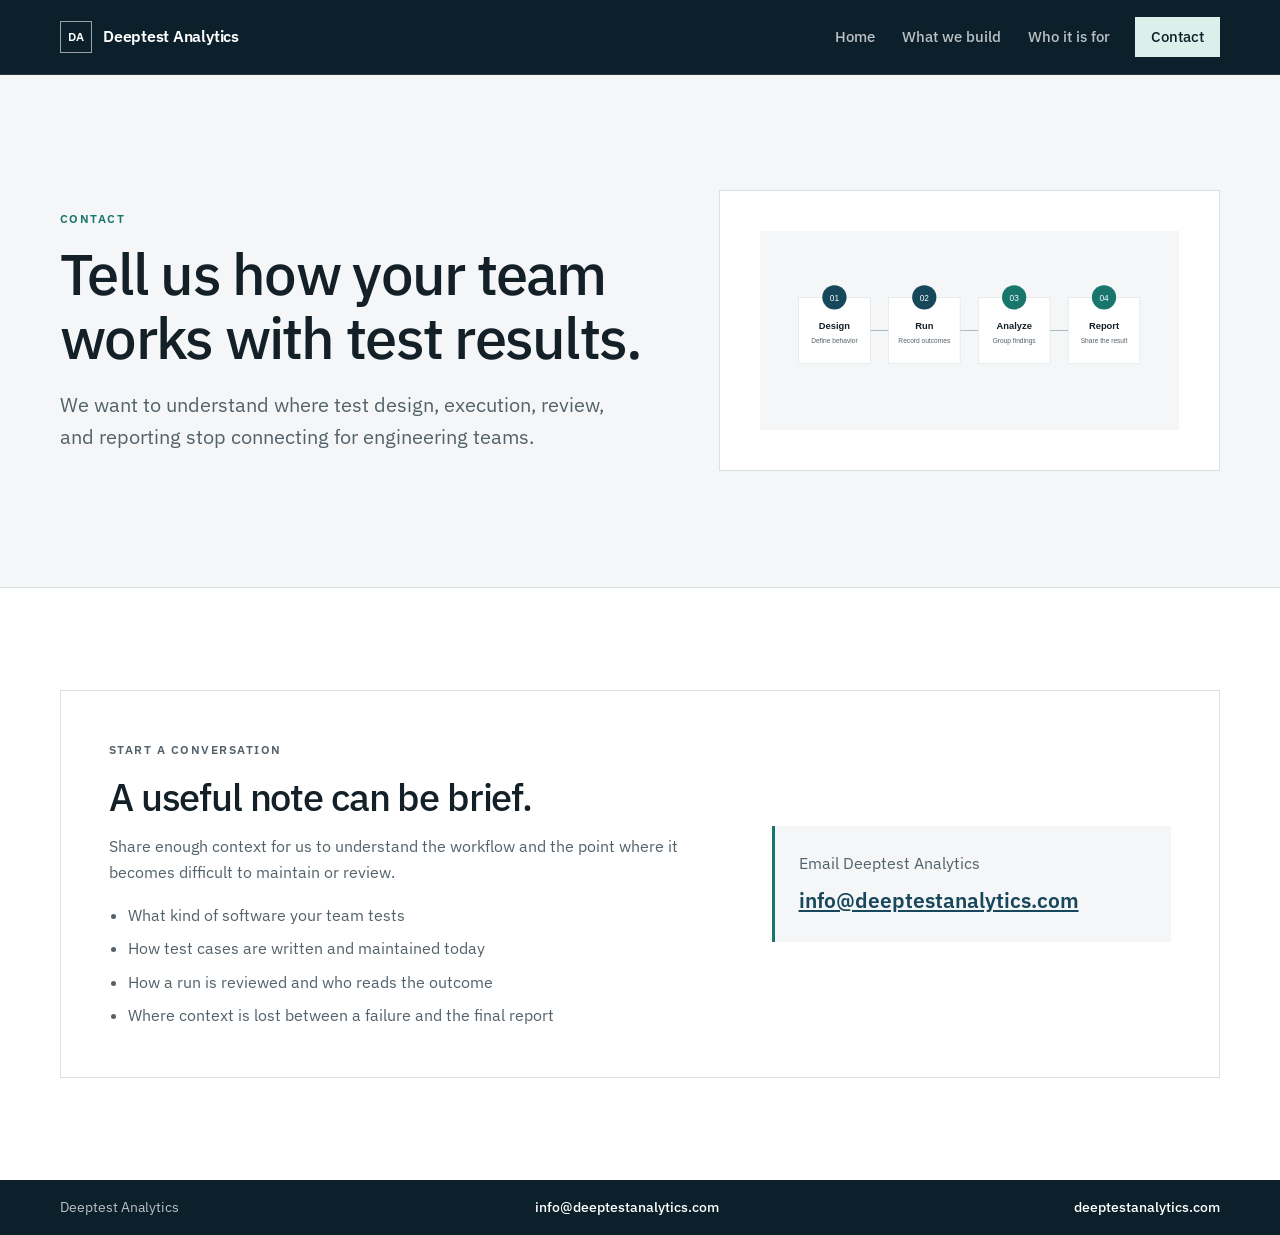
==== contact/index.html @ 85b0886c "Serve each section at a clean path." ====
<!DOCTYPE html>
<html lang="en">
<head>
  <meta charset="utf-8">
  <meta name="viewport" content="width=device-width, initial-scale=1">
  <title>Contact | Deeptest Analytics</title>
  <meta name="description" content="Contact Deeptest Analytics at info@deeptestanalytics.com.">
  <meta name="theme-color" content="#0b202b">
  <link rel="canonical" href="https://deeptestanalytics.com/contact">
  <meta property="og:type" content="website">
  <meta property="og:site_name" content="Deeptest Analytics">
  <meta property="og:title" content="Contact | Deeptest Analytics">
  <meta property="og:description" content="Talk to Deeptest Analytics about test design, test runs, analysis, and reporting.">
  <meta property="og:url" content="https://deeptestanalytics.com/contact">
  <meta property="og:image" content="https://deeptestanalytics.com/images/social-preview.jpg">
  <meta name="twitter:card" content="summary_large_image">
  <meta name="twitter:title" content="Contact | Deeptest Analytics">
  <meta name="twitter:description" content="Talk to Deeptest Analytics about test design, test runs, analysis, and reporting.">
  <meta name="twitter:image" content="https://deeptestanalytics.com/images/social-preview.jpg">
  <link rel="icon" href="/images/favicon.svg" type="image/svg+xml">
  <link rel="preconnect" href="https://fonts.googleapis.com">
  <link rel="preconnect" href="https://fonts.gstatic.com" crossorigin>
  <link href="https://fonts.googleapis.com/css2?family=IBM+Plex+Sans:wght@400;500;600&display=swap" rel="stylesheet">
  <link rel="stylesheet" href="/styles.css?v=2">
</head>
<body>
  <a class="skip" href="#main">Skip to content</a>
  <header class="site-header">
    <div class="wrap header-inner">
      <a class="brand" href="/home" aria-label="Deeptest Analytics home">
        <span class="brand-mark" aria-hidden="true">DA</span>
        <span class="brand-text">Deeptest Analytics</span>
      </a>
      <nav aria-label="Primary">
        <a href="/home">Home</a>
        <a href="/what-we-build">What we build</a>
        <a href="/who-it-is-for">Who it is for</a>
        <a class="header-contact" href="/contact" aria-current="page">Contact</a>
      </nav>
    </div>
  </header>

  <main id="main" class="page">
    <section class="hero inner-hero">
      <div class="wrap hero-inner">
        <div class="hero-copy">
          <p class="kicker">Contact</p>
          <h1>Tell us how your team works with test results.</h1>
          <p class="lead">We want to understand where test design, execution, review, and reporting stop connecting for engineering teams.</p>
        </div>
        <figure class="diagram">
          <img src="/images/test-lifecycle.svg" width="760" height="360" alt="Test lifecycle from design through reporting">
        </figure>
      </div>
    </section>

    <section class="section" aria-labelledby="contact-title">
      <div class="wrap">
        <div class="contact-panel">
          <div class="prose">
            <p class="kicker">Start a conversation</p>
            <h2 id="contact-title">A useful note can be brief.</h2>
            <p>Share enough context for us to understand the workflow and the point where it becomes difficult to maintain or review.</p>
            <ul class="contact-list">
              <li>What kind of software your team tests</li>
              <li>How test cases are written and maintained today</li>
              <li>How a run is reviewed and who reads the outcome</li>
              <li>Where context is lost between a failure and the final report</li>
            </ul>
          </div>
          <div class="contact-action">
            <p>Email Deeptest Analytics</p>
            <a href="mailto:info@deeptestanalytics.com">info@deeptestanalytics.com</a>
          </div>
        </div>
      </div>
    </section>
  </main>

  <footer class="site-footer">
    <div class="wrap footer-bar">
      <p>Deeptest Analytics</p>
      <a href="mailto:info@deeptestanalytics.com">info@deeptestanalytics.com</a>
      <a href="https://deeptestanalytics.com/home">deeptestanalytics.com</a>
    </div>
  </footer>
</body>
</html>
---- styles.css ----
:root {
  --navy-950: #0b202b;
  --navy-900: #102f3d;
  --navy-800: #16475b;
  --teal-600: #19766d;
  --teal-100: #dcefeb;
  --paper: #ffffff;
  --surface: #f4f6f7;
  --surface-deep: #e8edef;
  --ink: #132027;
  --muted: #52616a;
  --line: #d7e0e3;
  --max: 1160px;
  --reading: 44rem;
  --sans: "IBM Plex Sans", "Segoe UI", sans-serif;
}

* {
  box-sizing: border-box;
}

html {
  scroll-behavior: smooth;
}

body {
  margin: 0;
  min-height: 100vh;
  display: flex;
  flex-direction: column;
  background: var(--paper);
  color: var(--ink);
  font-family: var(--sans);
  font-size: 1rem;
  line-height: 1.65;
  -webkit-font-smoothing: antialiased;
}

img,
svg {
  max-width: 100%;
  height: auto;
}

a {
  color: var(--navy-800);
}

.skip {
  position: fixed;
  left: 1rem;
  top: -5rem;
  z-index: 10;
  padding: 0.65rem 0.85rem;
  background: var(--paper);
  color: var(--navy-950);
  font-weight: 600;
}

.skip:focus-visible {
  top: 1rem;
}

.wrap {
  width: min(var(--max), calc(100% - 3rem));
  margin-inline: auto;
}

.site-header {
  position: sticky;
  top: 0;
  z-index: 5;
  background: var(--navy-950);
  border-bottom: 1px solid rgba(255, 255, 255, 0.1);
}

.header-inner {
  display: flex;
  align-items: center;
  min-height: 4.6rem;
  gap: 2rem;
}

.brand {
  display: inline-flex;
  align-items: center;
  gap: 0.7rem;
  color: var(--paper);
  font-size: 1.02rem;
  font-weight: 600;
  letter-spacing: -0.015em;
  text-decoration: none;
  white-space: nowrap;
}

.brand-mark {
  display: grid;
  place-items: center;
  width: 2rem;
  height: 2rem;
  border: 1px solid rgba(255, 255, 255, 0.58);
  color: var(--paper);
  font-size: 0.72rem;
  font-weight: 600;
  letter-spacing: -0.04em;
}

.site-header nav {
  display: flex;
  align-items: center;
  gap: 0.2rem;
  margin-left: auto;
}

.site-header nav a {
  padding: 0.5rem 0.75rem;
  color: rgba(255, 255, 255, 0.72);
  font-size: 0.92rem;
  font-weight: 500;
  text-decoration: none;
}

.site-header nav a:hover,
.site-header nav a:focus-visible,
.site-header nav a[aria-current="page"] {
  color: var(--paper);
}

.site-header nav a[aria-current="page"]:not(.header-contact) {
  box-shadow: inset 0 -2px 0 var(--paper);
}

.site-header nav .header-contact {
  margin-left: 0.6rem;
  padding-inline: 1rem;
  background: var(--paper);
  color: var(--navy-950);
}

.site-header nav .header-contact:hover,
.site-header nav .header-contact:focus-visible,
.site-header nav .header-contact[aria-current="page"] {
  background: var(--teal-100);
  color: var(--navy-950);
}

.page {
  flex: 1;
}

.hero {
  background: var(--surface);
  border-bottom: 1px solid var(--line);
}

.hero-inner {
  display: grid;
  grid-template-columns: minmax(0, 1fr) minmax(22rem, 0.86fr);
  gap: clamp(2.5rem, 6vw, 6rem);
  align-items: center;
  min-height: 32rem;
  padding-block: 4rem;
}

.hero-copy,
.prose {
  max-width: var(--reading);
}

.kicker {
  margin: 0 0 0.8rem;
  color: var(--teal-600);
  font-size: 0.78rem;
  font-weight: 600;
  letter-spacing: 0.12em;
  text-transform: uppercase;
}

h1,
h2,
h3 {
  margin-top: 0;
  color: var(--ink);
  line-height: 1.12;
  letter-spacing: -0.03em;
}

h1 {
  margin-bottom: 1.15rem;
  font-size: clamp(2.55rem, 5vw, 4.7rem);
  font-weight: 500;
}

.inner-hero h1 {
  font-size: clamp(2.4rem, 4.5vw, 4rem);
}

h2 {
  margin-bottom: 0.9rem;
  font-size: clamp(1.75rem, 3vw, 2.5rem);
  font-weight: 500;
}

h3 {
  margin-bottom: 0.45rem;
  font-size: 1.15rem;
  font-weight: 600;
  letter-spacing: -0.015em;
}

.lead {
  margin: 0;
  max-width: 38rem;
  color: var(--muted);
  font-size: clamp(1.12rem, 1.6vw, 1.28rem);
  line-height: 1.55;
}

.hero-actions {
  display: flex;
  flex-wrap: wrap;
  gap: 0.75rem;
  margin-top: 1.8rem;
}

.button {
  display: inline-flex;
  align-items: center;
  min-height: 2.8rem;
  padding: 0.65rem 1rem;
  background: var(--navy-900);
  color: var(--paper);
  font-weight: 600;
  text-decoration: none;
}

.button:hover,
.button:focus-visible {
  background: var(--navy-800);
}

.button-secondary {
  background: transparent;
  border: 1px solid var(--navy-900);
  color: var(--navy-900);
}

.button-secondary:hover,
.button-secondary:focus-visible {
  background: var(--paper);
}

.hero-media {
  margin: 0;
  overflow: hidden;
  aspect-ratio: 4 / 3;
  background: var(--surface-deep);
}

.hero-media img {
  display: block;
  width: 100%;
  height: 100%;
  object-fit: cover;
}

.section {
  padding-block: clamp(4rem, 8vw, 6.5rem);
}

.section-muted {
  background: var(--surface);
  border-block: 1px solid var(--line);
}

.section-head {
  max-width: 42rem;
  margin-bottom: 2.2rem;
}

.section-head p,
.prose p {
  margin: 0 0 1rem;
  color: var(--muted);
}

.section-head p:last-child,
.prose p:last-child {
  margin-bottom: 0;
}

.workflow {
  display: grid;
  grid-template-columns: repeat(4, minmax(0, 1fr));
  margin: 0;
  padding: 0;
  list-style: none;
  border: 1px solid var(--line);
  background: var(--paper);
}

.workflow li {
  position: relative;
  padding: 1.4rem;
  border-right: 1px solid var(--line);
}

.workflow li:last-child {
  border-right: 0;
}

.workflow-number {
  display: block;
  margin-bottom: 1.8rem;
  color: var(--teal-600);
  font-size: 0.78rem;
  font-weight: 600;
  letter-spacing: 0.08em;
}

.workflow p,
.capability p,
.audience-card p {
  margin: 0;
  color: var(--muted);
}

.split {
  display: grid;
  grid-template-columns: minmax(0, 0.92fr) minmax(0, 1.08fr);
  gap: clamp(2.5rem, 7vw, 6.5rem);
  align-items: center;
}

.diagram {
  margin: 0;
  padding: clamp(1.5rem, 4vw, 2.5rem);
  border: 1px solid var(--line);
  background: var(--paper);
}

.diagram img {
  display: block;
  width: 100%;
}

.capability-grid,
.audience-grid {
  display: grid;
  grid-template-columns: repeat(2, minmax(0, 1fr));
  gap: 1rem;
}

.capability,
.audience-card {
  padding: 1.5rem;
  border: 1px solid var(--line);
  background: var(--paper);
}

.capability-label {
  display: block;
  margin-bottom: 1.5rem;
  color: var(--teal-600);
  font-size: 0.75rem;
  font-weight: 600;
  letter-spacing: 0.1em;
  text-transform: uppercase;
}

.audience-card {
  min-height: 12rem;
}

.cta {
  display: grid;
  grid-template-columns: minmax(0, 1fr) auto;
  gap: 2rem;
  align-items: center;
  padding: 2rem;
  background: var(--navy-900);
  color: var(--paper);
}

.cta h2,
.cta p {
  color: inherit;
}

.cta h2 {
  margin-bottom: 0.45rem;
  font-size: clamp(1.55rem, 3vw, 2rem);
}

.cta p {
  margin: 0;
  color: rgba(255, 255, 255, 0.75);
}

.cta .button {
  background: var(--paper);
  color: var(--navy-950);
}

.contact-panel {
  display: grid;
  grid-template-columns: minmax(0, 1fr) minmax(19rem, 0.65fr);
  gap: 3rem;
  padding: clamp(1.5rem, 4vw, 3rem);
  border: 1px solid var(--line);
  background: var(--paper);
}

.contact-list {
  margin: 0;
  padding-left: 1.2rem;
  color: var(--muted);
}

.contact-list li + li {
  margin-top: 0.45rem;
}

.contact-action {
  align-self: center;
  padding: 1.5rem;
  background: var(--surface);
  border-left: 3px solid var(--teal-600);
}

.contact-action p {
  margin: 0 0 0.5rem;
  color: var(--muted);
}

.contact-action a {
  font-size: clamp(1.05rem, 2vw, 1.3rem);
  font-weight: 600;
  overflow-wrap: anywhere;
}

.site-footer {
  background: var(--navy-950);
  color: rgba(255, 255, 255, 0.72);
  padding: 1rem 0;
}

.footer-bar {
  display: flex;
  justify-content: space-between;
  align-items: center;
  gap: 1.25rem;
  font-size: 0.88rem;
}

.footer-bar p {
  margin: 0;
}

.footer-bar a {
  color: var(--paper);
  font-weight: 500;
  text-decoration: none;
}

.footer-bar a:hover,
.footer-bar a:focus-visible {
  text-decoration: underline;
}

a:focus-visible {
  outline: 2px solid var(--teal-600);
  outline-offset: 3px;
}

.site-header a:focus-visible,
.site-footer a:focus-visible {
  outline-color: var(--paper);
}

@media (max-width: 860px) {
  .wrap {
    width: min(var(--max), calc(100% - 2rem));
  }

  .header-inner {
    flex-wrap: wrap;
    gap: 0;
    padding-top: 0.8rem;
  }

  .site-header nav {
    flex-basis: 100%;
    order: 2;
    margin-top: 0.45rem;
    margin-left: -0.75rem;
    padding-bottom: 0.65rem;
  }

  .site-header nav .header-contact {
    margin-left: auto;
  }

  .hero-inner,
  .split,
  .contact-panel {
    grid-template-columns: 1fr;
  }

  .hero-inner {
    min-height: 0;
    padding-block: 2.8rem;
  }

  .hero-media {
    max-width: 42rem;
  }

  .workflow {
    grid-template-columns: repeat(2, minmax(0, 1fr));
  }

  .workflow li:nth-child(2) {
    border-right: 0;
  }

  .workflow li:nth-child(-n + 2) {
    border-bottom: 1px solid var(--line);
  }
}

@media (max-width: 520px) {
  .brand-text {
    font-size: 0.94rem;
  }

  .site-header nav {
    display: flex;
    width: auto;
    margin-right: 0;
  }

  .site-header nav a,
  .site-header nav .header-contact {
    margin: 0;
    padding: 0.4rem 0.52rem;
    font-size: 0.84rem;
  }

  .workflow,
  .capability-grid,
  .audience-grid {
    grid-template-columns: 1fr;
  }

  .workflow li,
  .workflow li:nth-child(2) {
    border-right: 0;
    border-bottom: 1px solid var(--line);
  }

  .workflow li:last-child {
    border-bottom: 0;
  }

  .cta {
    grid-template-columns: 1fr;
  }

  .footer-bar {
    flex-direction: column;
    align-items: flex-start;
    gap: 0.25rem;
  }
}

@media (prefers-reduced-motion: reduce) {
  html {
    scroll-behavior: auto;
  }
}
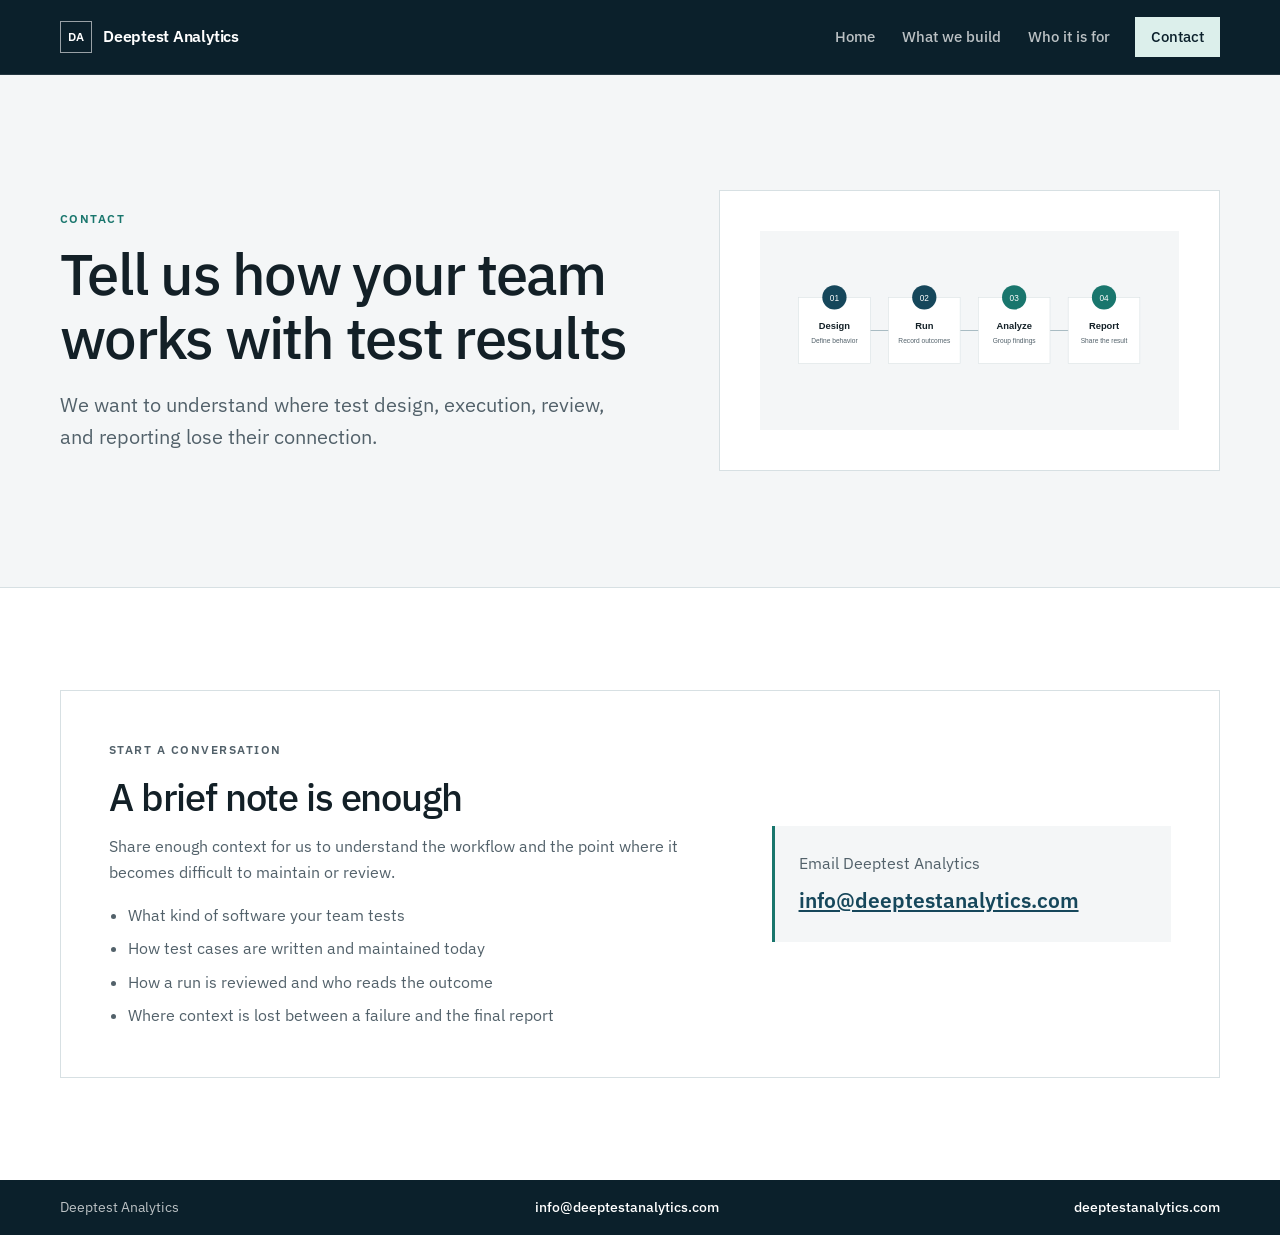
==== commit 209bd000: "Drop terminal periods from headings and tighten the copy." ====
--- a/contact/index.html
+++ b/contact/index.html
@@ -45,8 +45,8 @@
       <div class="wrap hero-inner">
         <div class="hero-copy">
           <p class="kicker">Contact</p>
-          <h1>Tell us how your team works with test results.</h1>
-          <p class="lead">We want to understand where test design, execution, review, and reporting stop connecting for engineering teams.</p>
+          <h1>Tell us how your team works with test results</h1>
+          <p class="lead">We want to understand where test design, execution, review, and reporting lose their connection.</p>
         </div>
         <figure class="diagram">
           <img src="/images/test-lifecycle.svg" width="760" height="360" alt="Test lifecycle from design through reporting">
@@ -59,7 +59,7 @@
         <div class="contact-panel">
           <div class="prose">
             <p class="kicker">Start a conversation</p>
-            <h2 id="contact-title">A useful note can be brief.</h2>
+            <h2 id="contact-title">A brief note is enough</h2>
             <p>Share enough context for us to understand the workflow and the point where it becomes difficult to maintain or review.</p>
             <ul class="contact-list">
               <li>What kind of software your team tests</li>
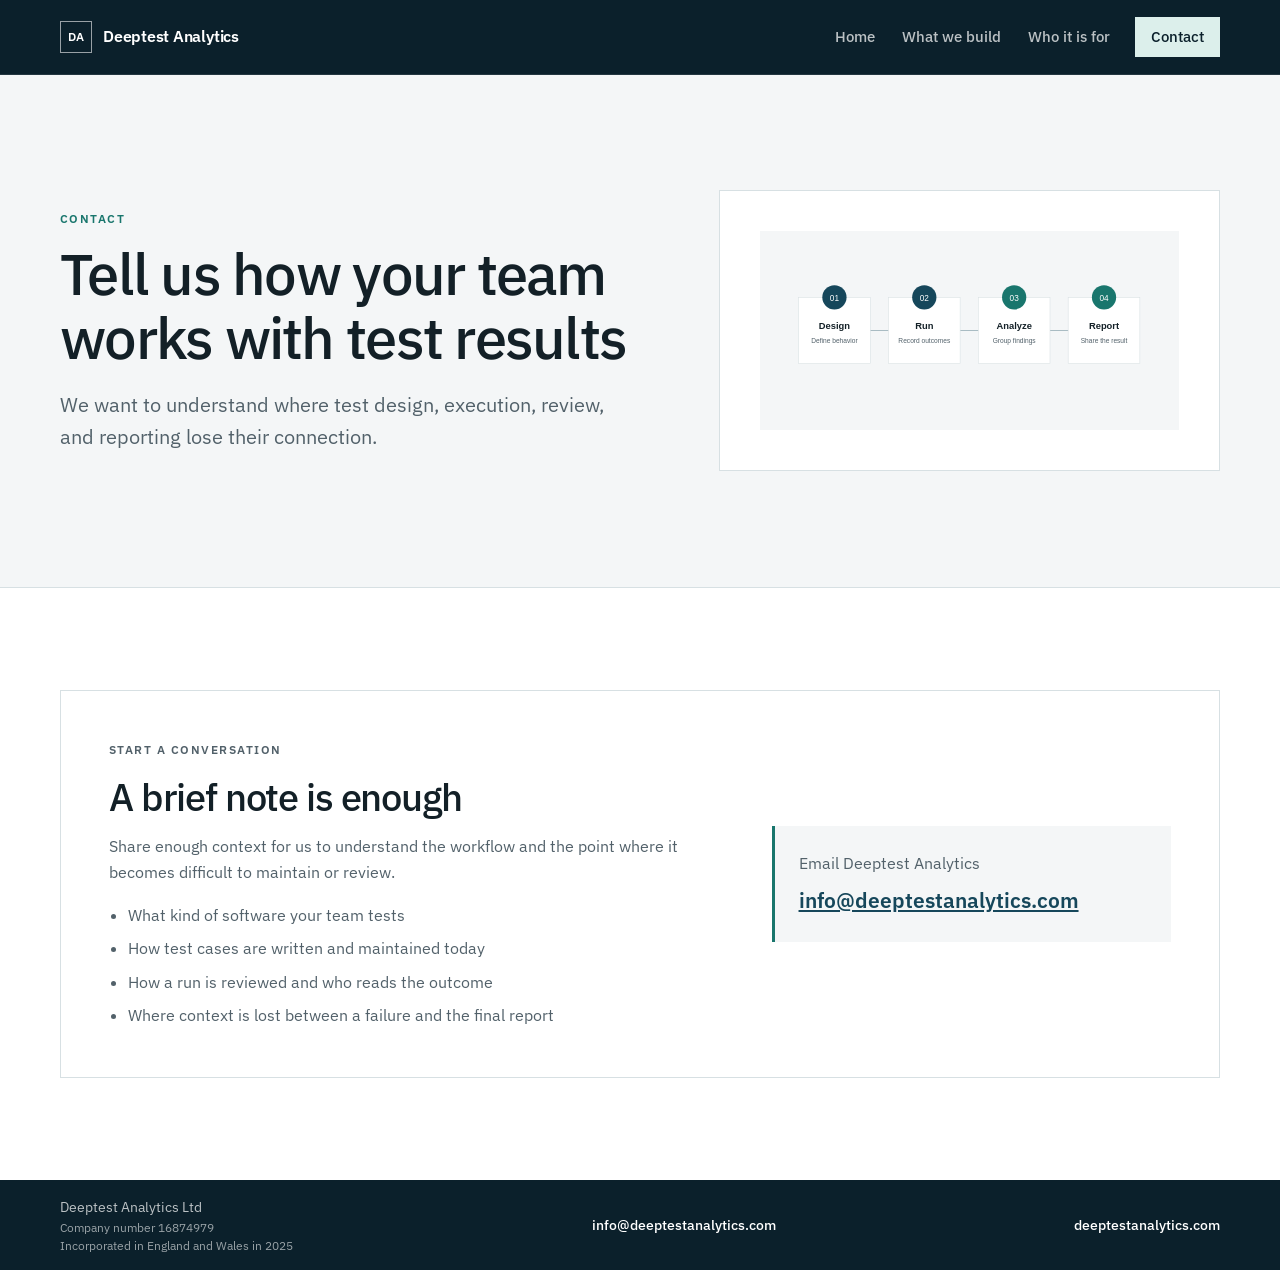
==== commit b85313f2: "Add the company number and incorporation year to the footer." ====
--- a/contact/index.html
+++ b/contact/index.html
@@ -21,7 +21,7 @@
   <link rel="preconnect" href="https://fonts.googleapis.com">
   <link rel="preconnect" href="https://fonts.gstatic.com" crossorigin>
   <link href="https://fonts.googleapis.com/css2?family=IBM+Plex+Sans:wght@400;500;600&display=swap" rel="stylesheet">
-  <link rel="stylesheet" href="/styles.css?v=2">
+  <link rel="stylesheet" href="/styles.css?v=4">
 </head>
 <body>
   <a class="skip" href="#main">Skip to content</a>
@@ -79,7 +79,10 @@
 
   <footer class="site-footer">
     <div class="wrap footer-bar">
-      <p>Deeptest Analytics</p>
+      <div class="footer-identity">
+        <p>Deeptest Analytics Ltd</p>
+        <p class="footer-legal">Company number 16874979<br>Incorporated in England and Wales in 2025</p>
+      </div>
       <a href="mailto:info@deeptestanalytics.com">info@deeptestanalytics.com</a>
       <a href="https://deeptestanalytics.com/home">deeptestanalytics.com</a>
     </div>
--- a/styles.css
+++ b/styles.css
@@ -453,8 +453,15 @@
   font-size: 0.88rem;
 }
 
-.footer-bar p {
-  margin: 0;
+.footer-identity p {
+  margin: 0;
+}
+
+.footer-legal {
+  margin-top: 0.15rem;
+  color: rgba(255, 255, 255, 0.58);
+  font-size: 0.78rem;
+  line-height: 1.4;
 }
 
 .footer-bar a {
@@ -527,6 +534,12 @@
   .workflow li:nth-child(-n + 2) {
     border-bottom: 1px solid var(--line);
   }
+
+  .footer-bar {
+    flex-direction: column;
+    align-items: flex-start;
+    gap: 0.55rem;
+  }
 }
 
 @media (max-width: 520px) {
@@ -566,12 +579,6 @@
   .cta {
     grid-template-columns: 1fr;
   }
-
-  .footer-bar {
-    flex-direction: column;
-    align-items: flex-start;
-    gap: 0.25rem;
-  }
 }
 
 @media (prefers-reduced-motion: reduce) {
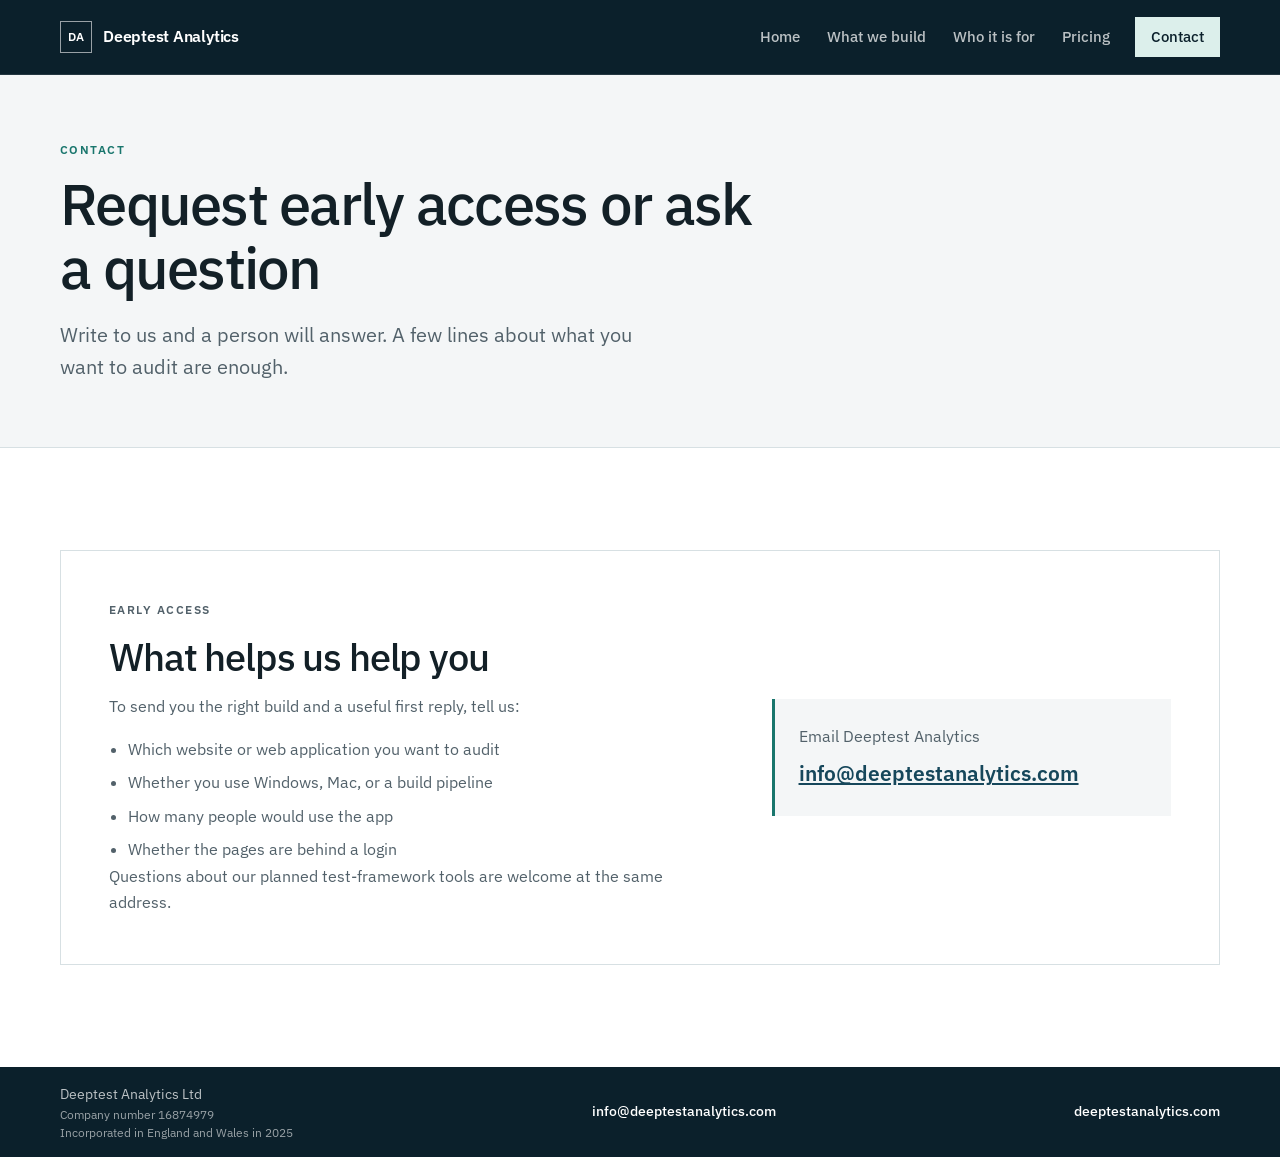
==== commit 4da8ba1b: "Lead the site with the Accessibility Audit Application. The site described only the planned test-fra" ====
--- a/contact/index.html
+++ b/contact/index.html
@@ -4,30 +4,41 @@
   <meta charset="utf-8">
   <meta name="viewport" content="width=device-width, initial-scale=1">
   <title>Contact | Deeptest Analytics</title>
-  <meta name="description" content="Contact Deeptest Analytics at info@deeptestanalytics.com.">
+  <meta name="description" content="Request early access to the Accessibility Audit Application, ask for a price, or tell Deeptest Analytics how your team tests.">
   <meta name="theme-color" content="#0b202b">
   <link rel="canonical" href="https://deeptestanalytics.com/contact">
   <meta property="og:type" content="website">
   <meta property="og:site_name" content="Deeptest Analytics">
   <meta property="og:title" content="Contact | Deeptest Analytics">
-  <meta property="og:description" content="Talk to Deeptest Analytics about test design, test runs, analysis, and reporting.">
+  <meta property="og:description" content="Request early access to the Accessibility Audit Application, ask for a price, or tell Deeptest Analytics how your team tests.">
   <meta property="og:url" content="https://deeptestanalytics.com/contact">
   <meta property="og:image" content="https://deeptestanalytics.com/images/social-preview.jpg">
   <meta name="twitter:card" content="summary_large_image">
   <meta name="twitter:title" content="Contact | Deeptest Analytics">
-  <meta name="twitter:description" content="Talk to Deeptest Analytics about test design, test runs, analysis, and reporting.">
+  <meta name="twitter:description" content="Request early access to the Accessibility Audit Application, ask for a price, or tell Deeptest Analytics how your team tests.">
   <meta name="twitter:image" content="https://deeptestanalytics.com/images/social-preview.jpg">
   <link rel="icon" href="/images/favicon.svg" type="image/svg+xml">
   <link rel="preconnect" href="https://fonts.googleapis.com">
   <link rel="preconnect" href="https://fonts.gstatic.com" crossorigin>
   <link href="https://fonts.googleapis.com/css2?family=IBM+Plex+Sans:wght@400;500;600&display=swap" rel="stylesheet">
-  <link rel="stylesheet" href="/styles.css?v=4">
+  <link rel="stylesheet" href="/styles.css?v=5">
+  <script type="application/ld+json">
+    {
+      "@context": "https://schema.org",
+      "@type": "Organization",
+      "name": "Deeptest Analytics",
+      "url": "https://deeptestanalytics.com",
+      "email": "info@deeptestanalytics.com",
+      "description": "Maker of the Accessibility Audit Application, a WCAG 2.2 accessibility audit tool for websites.",
+      "logo": "https://deeptestanalytics.com/images/favicon.svg"
+    }
+  </script>
 </head>
 <body>
   <a class="skip" href="#main">Skip to content</a>
   <header class="site-header">
     <div class="wrap header-inner">
-      <a class="brand" href="/home" aria-label="Deeptest Analytics home">
+      <a class="brand" href="/home">
         <span class="brand-mark" aria-hidden="true">DA</span>
         <span class="brand-text">Deeptest Analytics</span>
       </a>
@@ -35,6 +46,7 @@
         <a href="/home">Home</a>
         <a href="/what-we-build">What we build</a>
         <a href="/who-it-is-for">Who it is for</a>
+        <a href="/pricing">Pricing</a>
         <a class="header-contact" href="/contact" aria-current="page">Contact</a>
       </nav>
     </div>
@@ -42,15 +54,12 @@
 
   <main id="main" class="page">
     <section class="hero inner-hero">
-      <div class="wrap hero-inner">
+      <div class="wrap hero-inner single">
         <div class="hero-copy">
           <p class="kicker">Contact</p>
-          <h1>Tell us how your team works with test results</h1>
-          <p class="lead">We want to understand where test design, execution, review, and reporting lose their connection.</p>
+          <h1>Request early access or ask a question</h1>
+          <p class="lead">Write to us and a person will answer. A few lines about what you want to audit are enough.</p>
         </div>
-        <figure class="diagram">
-          <img src="/images/test-lifecycle.svg" width="760" height="360" alt="Test lifecycle from design through reporting">
-        </figure>
       </div>
     </section>
 
@@ -58,19 +67,20 @@
       <div class="wrap">
         <div class="contact-panel">
           <div class="prose">
-            <p class="kicker">Start a conversation</p>
-            <h2 id="contact-title">A brief note is enough</h2>
-            <p>Share enough context for us to understand the workflow and the point where it becomes difficult to maintain or review.</p>
+            <p class="kicker">Early access</p>
+            <h2 id="contact-title">What helps us help you</h2>
+            <p>To send you the right build and a useful first reply, tell us:</p>
             <ul class="contact-list">
-              <li>What kind of software your team tests</li>
-              <li>How test cases are written and maintained today</li>
-              <li>How a run is reviewed and who reads the outcome</li>
-              <li>Where context is lost between a failure and the final report</li>
+              <li>Which website or web application you want to audit</li>
+              <li>Whether you use Windows, Mac, or a build pipeline</li>
+              <li>How many people would use the app</li>
+              <li>Whether the pages are behind a login</li>
             </ul>
+            <p>Questions about our planned test-framework tools are welcome at the same address.</p>
           </div>
           <div class="contact-action">
             <p>Email Deeptest Analytics</p>
-            <a href="mailto:info@deeptestanalytics.com">info@deeptestanalytics.com</a>
+            <a href="mailto:info@deeptestanalytics.com?subject=Early%20access%20to%20the%20Accessibility%20Audit%20Application">info@deeptestanalytics.com</a>
           </div>
         </div>
       </div>
--- a/styles.css
+++ b/styles.css
@@ -586,3 +586,77 @@
     scroll-behavior: auto;
   }
 }
+
+/* --- product pages: real screenshots, three-up cards, plain lists --- */
+
+.shot {
+  margin: 0;
+}
+
+.shot img {
+  display: block;
+  width: 100%;
+  border: 1px solid var(--line);
+  background: var(--paper);
+}
+
+.shot figcaption,
+.diagram figcaption {
+  margin-top: 0.6rem;
+  color: var(--muted);
+  font-size: 0.88rem;
+}
+
+.hero-inner.single {
+  grid-template-columns: 1fr;
+  min-height: 0;
+}
+
+.capability-grid.three {
+  grid-template-columns: repeat(3, minmax(0, 1fr));
+}
+
+.plain-list {
+  max-width: var(--reading);
+  margin: 0;
+  padding: 0;
+  list-style: none;
+  color: var(--muted);
+}
+
+.plain-list li {
+  padding: 1rem 0;
+  border-top: 1px solid var(--line);
+}
+
+.plain-list li:last-child {
+  border-bottom: 1px solid var(--line);
+}
+
+.plain-list strong {
+  color: var(--ink);
+}
+
+.prose a,
+.plain-list a {
+  font-weight: 500;
+}
+
+@media (max-width: 860px) {
+  .capability-grid.three {
+    grid-template-columns: 1fr;
+  }
+}
+
+/* five navigation links: wrap whole labels onto a second row on narrow
+   screens instead of breaking each label in two */
+@media (max-width: 860px) {
+  .site-header nav {
+    flex-wrap: wrap;
+    row-gap: 0.15rem;
+  }
+
+  .site-header nav a {
+    white-space: nowrap;
+  }
+}
